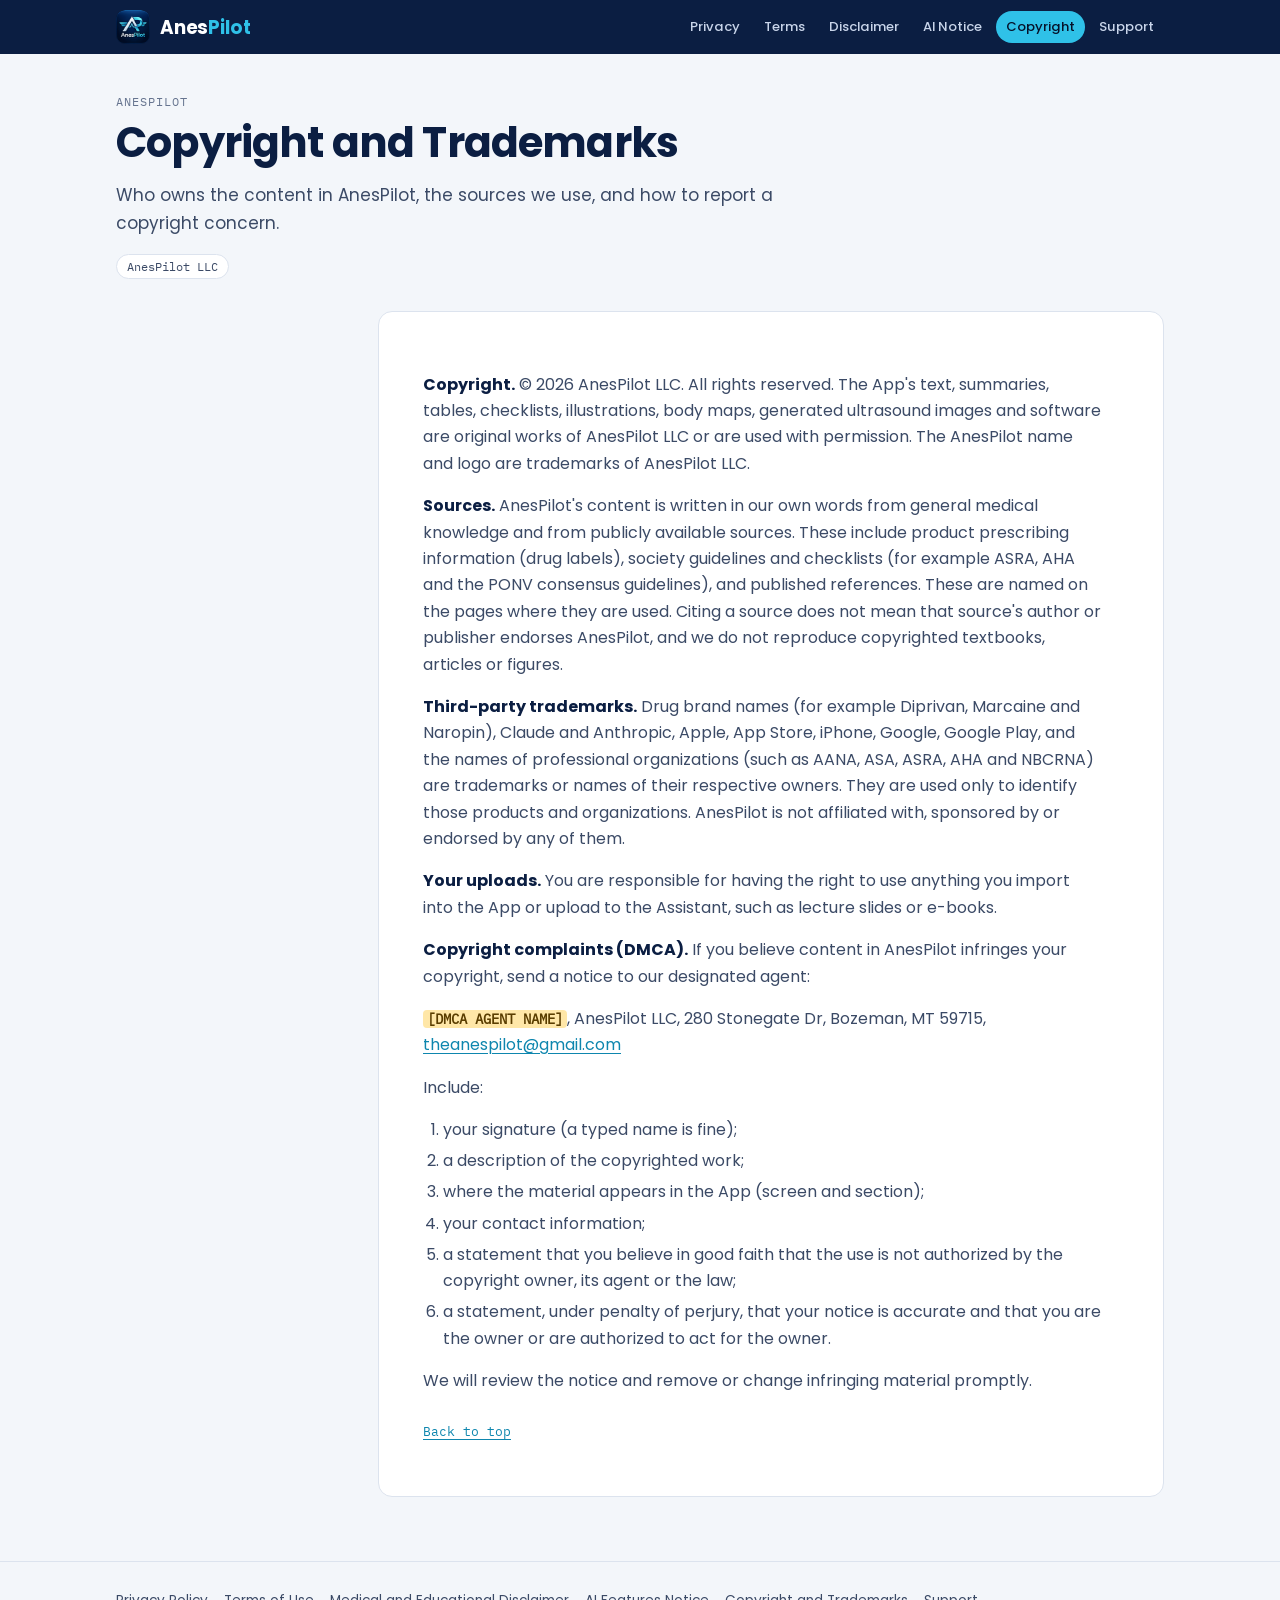
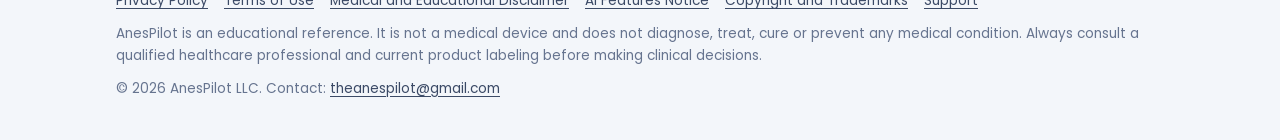
==== copyright/index.html @ 1dc9bffc "Add files via upload" ====
<!doctype html>
<html lang="en"><head><meta charset="utf-8"><meta name="viewport" content="width=device-width, initial-scale=1, viewport-fit=cover"><meta name="claude:viewport-fit-sides" content="cover"><meta name="description" content="Who owns the content in AnesPilot, the sources we use, and how to report a copyright concern."><link rel="icon" href="../assets/logo-96.png"><title>Copyright and Trademarks | AnesPilot</title><link rel="stylesheet" href="../assets/style.css"></head><body id="top"><header class="top"><div class="wrap"><a class="brand" href="../"><img src="../assets/logo-96.png" alt="" width="34" height="34"><span>Anes<b>Pilot</b></span></a><nav class="nav" aria-label="Policies"><a href="../privacy/">Privacy</a><a href="../terms/">Terms</a><a href="../disclaimer/">Disclaimer</a><a href="../ai-notice/">AI Notice</a><a href="../copyright/" aria-current="page">Copyright</a><a href="../support/">Support</a></nav></div></header><main><section class="phead"><div class="wrap"><div class="eyebrow">AnesPilot</div><h1>Copyright and Trademarks</h1><p class="lead">Who owns the content in AnesPilot, the sources we use, and how to report a copyright concern.</p><div class="meta"><span class="chip">AnesPilot LLC</span></div></div></section><div class="wrap layout"><div></div><article class="doc"><p><strong>Copyright.</strong> © 2026 AnesPilot LLC. All rights reserved. The App's text, summaries, tables, checklists, illustrations, body maps, generated ultrasound images and software are original works of AnesPilot LLC or are used with permission. The AnesPilot name and logo are trademarks of AnesPilot LLC.</p>
<p><strong>Sources.</strong> AnesPilot's content is written in our own words from general medical knowledge and from publicly available sources. These include product prescribing information (drug labels), society guidelines and checklists (for example ASRA, AHA and the PONV consensus guidelines), and published references. These are named on the pages where they are used. Citing a source does not mean that source's author or publisher endorses AnesPilot, and we do not reproduce copyrighted textbooks, articles or figures.</p>
<p><strong>Third-party trademarks.</strong> Drug brand names (for example Diprivan, Marcaine and Naropin), Claude and Anthropic, Apple, App Store, iPhone, Google, Google Play, and the names of professional organizations (such as AANA, ASA, ASRA, AHA and NBCRNA) are trademarks or names of their respective owners. They are used only to identify those products and organizations. AnesPilot is not affiliated with, sponsored by or endorsed by any of them.</p>
<p><strong>Your uploads.</strong> You are responsible for having the right to use anything you import into the App or upload to the Assistant, such as lecture slides or e-books.</p>
<p><strong>Copyright complaints (DMCA).</strong> If you believe content in AnesPilot infringes your copyright, send a notice to our designated agent:</p>
<p><mark class="ph">[DMCA AGENT NAME]</mark>, AnesPilot LLC, 280 Stonegate Dr, Bozeman, MT 59715, <a href="mailto:theanespilot@gmail.com">theanespilot@gmail.com</a></p>
<p>Include:</p>
<ol>
<li>your signature (a typed name is fine);</li>
<li>a description of the copyrighted work;</li>
<li>where the material appears in the App (screen and section);</li>
<li>your contact information;</li>
<li>a statement that you believe in good faith that the use is not authorized by the copyright owner, its agent or the law;</li>
<li>a statement, under penalty of perjury, that your notice is accurate and that you are the owner or are authorized to act for the owner.</li>
</ol>
<p>We will review the notice and remove or change infringing material promptly.</p><p class="backtop"><a href="#top">Back to top</a></p></article></div></main><footer class="foot"><div class="wrap"><nav aria-label="Footer"><a href="../privacy/">Privacy Policy</a><a href="../terms/">Terms of Use</a><a href="../disclaimer/">Medical and Educational Disclaimer</a><a href="../ai-notice/">AI Features Notice</a><a href="../copyright/">Copyright and Trademarks</a><a href="../support/">Support</a></nav><p style="margin:0">AnesPilot is an educational reference. It is not a medical device and does not diagnose, treat, cure or prevent any medical condition. Always consult a qualified healthcare professional and current product labeling before making clinical decisions.</p><p style="margin:0">&copy; 2026 AnesPilot LLC. Contact: <a href="mailto:theanespilot@gmail.com">theanespilot@gmail.com</a></p></div></footer></body></html>
---- assets/style.css ----
@font-face{font-family:'Poppins';font-style:normal;font-weight:400;font-display:swap;src:url(fonts/poppins-400.woff) format('woff')}
@font-face{font-family:'Poppins';font-style:normal;font-weight:500;font-display:swap;src:url(fonts/poppins-500.woff) format('woff')}
@font-face{font-family:'Poppins';font-style:normal;font-weight:600 800;font-display:swap;src:url(fonts/poppins-700.woff) format('woff')}
@font-face{font-family:'IBM Plex Mono';font-style:normal;font-weight:400 500;font-display:swap;src:url(fonts/plexmono-400.woff) format('woff')}
/* Layout: one reading column (66ch) with a sticky contents rail on wide screens; home is a stacked set of bands.
   Palette and type follow the app: deep navy, the logo's cyan, Poppins; IBM Plex Mono for dates and labels. */
:root{
  --bg:#F3F6FA; --surface:#FFFFFF; --ink:#0B1E42; --ink-2:#3B4A66; --muted:#66748F; --line:#DCE3EE;
  --accent:#0E86AE; --accent-soft:#E2F4FA; --brand:#2FC1E8; --alert:#C8364D; --alert-soft:#FBE9EC; --mark:#FFE7A8; --mark-ink:#5A3D00;
  --f-display:'Poppins', ui-sans-serif, system-ui, -apple-system, 'Segoe UI', sans-serif;
  --f-body:'Poppins', ui-sans-serif, system-ui, -apple-system, 'Segoe UI', sans-serif;
  --f-mono:'IBM Plex Mono', ui-monospace, 'SF Mono', Menlo, monospace;
  --r:14px; --bezel:#0B1E42; color-scheme:light;
}
@media (prefers-color-scheme: dark){ :root:not([data-theme="light"]){
  --bg:#08111F; --surface:#0F1C31; --ink:#E8EEF8; --ink-2:#C2CEE2; --muted:#8E9DB8; --line:#22324D;
  --accent:#5FD0F0; --accent-soft:#0F2A3A; --brand:#2FC1E8; --alert:#F07186; --alert-soft:#3A1520; --mark:#5A4410; --mark-ink:#FFE7A8; --bezel:#1E2C45; color-scheme:dark } }
:root[data-theme="dark"]{
  --bg:#08111F; --surface:#0F1C31; --ink:#E8EEF8; --ink-2:#C2CEE2; --muted:#8E9DB8; --line:#22324D;
  --accent:#5FD0F0; --accent-soft:#0F2A3A; --brand:#2FC1E8; --alert:#F07186; --alert-soft:#3A1520; --mark:#5A4410; --mark-ink:#FFE7A8; --bezel:#1E2C45; color-scheme:dark }
*{box-sizing:border-box}
html{-webkit-text-size-adjust:100%}
body{margin:0;background:var(--bg);color:var(--ink);font:400 16px/1.65 var(--f-body);-webkit-font-smoothing:antialiased}
a{color:var(--accent);text-underline-offset:3px}
a:focus-visible,summary:focus-visible{outline:3px solid var(--brand);outline-offset:2px;border-radius:6px}
img{max-width:100%;height:auto}
.wrap{max-width:1080px;margin:0 auto;padding-left:max(16px, env(safe-area-inset-left, 0px));padding-right:max(16px, env(safe-area-inset-right, 0px))}
mark.ph{background:var(--mark);color:var(--mark-ink);padding:0 4px;border-radius:4px;font:600 .85em var(--f-mono)}
/* header */
.top{position:sticky;top:env(safe-area-inset-top, 0px);z-index:5;background:var(--ink);color:#fff}
:root[data-theme="dark"] .top{background:#050C18}
@media (prefers-color-scheme: dark){ :root:not([data-theme="light"]) .top{background:#050C18} }
.top .wrap{display:flex;align-items:center;gap:16px;padding-block:10px;flex-wrap:wrap}
.brand{display:flex;align-items:center;gap:10px;color:#fff;text-decoration:none;font:700 1.15rem var(--f-display);letter-spacing:-.01em}
.brand img{width:34px;height:34px;border-radius:9px}
.brand b{color:var(--brand);font-weight:700}
.nav{display:flex;gap:4px;flex-wrap:wrap;margin-left:auto}
.nav a{color:#C9D5EA;text-decoration:none;font:500 .82rem var(--f-display);padding:6px 10px;border-radius:999px}
.nav a:hover{color:#fff;background:rgba(255,255,255,.08)}
.nav a[aria-current="page"]{color:#06122A;background:var(--brand)}
/* policy pages */
.phead{padding-block:40px 8px}
.eyebrow{font:500 .74rem var(--f-mono);letter-spacing:.08em;text-transform:uppercase;color:var(--muted)}
h1{font:700 clamp(1.8rem, 4vw, 2.6rem)/1.15 var(--f-display);letter-spacing:-.02em;margin:.25em 0 .35em;text-wrap:balance}
.lead{font-size:1.06rem;color:var(--ink-2);max-width:62ch;margin:0}
.meta{display:flex;gap:8px;flex-wrap:wrap;margin-top:16px}
.chip{font:500 .74rem var(--f-mono);border:1px solid var(--line);background:var(--surface);color:var(--ink-2);border-radius:999px;padding:4px 10px}
.layout{display:grid;grid-template-columns:minmax(0,1fr);gap:32px;padding-block:24px 64px}
@media (min-width:920px){ .layout{grid-template-columns:230px minmax(0,1fr)} }
.toc{font-size:.85rem}
@media (min-width:920px){ .toc{position:sticky;top:84px;align-self:start;max-height:calc(100vh - 110px);overflow:auto} }
.toc details{background:var(--surface);border:1px solid var(--line);border-radius:var(--r);padding:12px 14px}
.toc summary{cursor:pointer;font:600 .8rem var(--f-display);color:var(--ink)}
.toc ol{list-style:none;margin:10px 0 0;padding:0;display:grid;gap:6px}
.toc a{color:var(--ink-2);text-decoration:none}
.toc a:hover{color:var(--accent);text-decoration:underline}
.doc{background:var(--surface);border:1px solid var(--line);border-radius:var(--r);padding:clamp(20px, 4vw, 44px);min-width:0}
.doc > *{max-width:68ch}
.doc h2{font:600 1.18rem/1.3 var(--f-display);margin:1.9em 0 .5em;scroll-margin-top:90px;text-wrap:balance}
.doc h2:first-child{margin-top:0}
.doc h3{font:600 1rem var(--f-display);margin:1.4em 0 .4em}
.doc p,.doc li{color:var(--ink-2)}
.doc strong{color:var(--ink)}
.doc ul,.doc ol{padding-left:1.25em}
.doc li{margin:.3em 0}
.doc blockquote{margin:1em 0;padding:12px 16px;border-left:3px solid var(--brand);background:var(--accent-soft);border-radius:0 10px 10px 0}
.doc table{border-collapse:collapse;width:100%;font-size:.92rem}
.doc .tw{overflow-x:auto}
.doc th,.doc td{border:1px solid var(--line);padding:8px 10px;text-align:left;vertical-align:top}
.backtop{margin-top:28px;font:500 .8rem var(--f-mono)}
/* home */
.hero{padding-block:56px 32px}
.hero .wrap{display:grid;gap:36px;align-items:center}
@media (min-width:860px){ .hero .wrap{grid-template-columns:minmax(0,1.1fr) minmax(0,.9fr)} }
.hero h1{font-size:clamp(2.3rem, 6vw, 3.6rem);margin:.1em 0 .25em}
.hero h1 b{color:var(--accent)}
.hero .lead{font-size:1.12rem}
.pill{display:inline-flex;align-items:center;gap:8px;font:500 .78rem var(--f-mono);letter-spacing:.04em;text-transform:uppercase;color:var(--accent);background:var(--accent-soft);border-radius:999px;padding:6px 12px}
.actions{display:flex;gap:10px;flex-wrap:wrap;margin-top:24px}
.btn{display:inline-flex;align-items:center;gap:8px;font:600 .92rem var(--f-display);text-decoration:none;border-radius:12px;padding:12px 18px;border:1px solid var(--line);color:var(--ink);background:var(--surface)}
.btn.primary{background:var(--ink);color:#fff;border-color:var(--ink)}
:root[data-theme="dark"] .btn.primary{background:var(--brand);color:#06122A;border-color:var(--brand)}
@media (prefers-color-scheme: dark){ :root:not([data-theme="light"]) .btn.primary{background:var(--brand);color:#06122A;border-color:var(--brand)} }
.logoart{justify-self:center;width:min(300px, 70vw);aspect-ratio:1;max-width:100%;border-radius:28%;box-shadow:0 30px 60px -28px rgba(11,30,66,.55)}
.trace{display:block;width:100%;height:56px;color:var(--brand)}
.band{padding-block:48px}
.band h2{font:700 clamp(1.4rem, 3vw, 1.9rem)/1.2 var(--f-display);letter-spacing:-.01em;margin:0 0 8px;text-wrap:balance}
.band .sub{color:var(--ink-2);margin:0 0 28px;max-width:60ch}
.features{display:grid;gap:14px;grid-template-columns:repeat(auto-fill, minmax(min(100%, 300px), 1fr))}
.feat{background:var(--surface);border:1px solid var(--line);border-radius:var(--r);padding:18px 20px}
.feat h3{font:600 1rem var(--f-display);margin:0 0 6px;display:flex;align-items:center;gap:10px}
.feat h3 .dot{width:10px;height:10px;border-radius:3px;background:var(--brand);flex:none}
.feat.crit h3 .dot{background:var(--alert)}
.feat p{margin:0;color:var(--ink-2);font-size:.94rem}
.shots{display:grid;gap:22px;grid-template-columns:repeat(auto-fit, minmax(min(100%, 230px), 1fr))}
.shot{margin:0}
.shot img{display:block;width:100%;border-radius:26px;border:6px solid var(--bezel);background:var(--bezel);box-shadow:0 24px 50px -30px rgba(11,30,66,.6)}
.shot figcaption{margin-top:12px;font-size:.9rem;color:var(--ink-2)}
.shot figcaption b{display:block;color:var(--ink);font-family:var(--f-display)}
.promise{background:var(--ink);color:#fff;border-radius:22px;padding:clamp(22px, 4vw, 40px);display:grid;gap:18px}
:root[data-theme="dark"] .promise{background:var(--surface);border:1px solid var(--line)}
@media (prefers-color-scheme: dark){ :root:not([data-theme="light"]) .promise{background:var(--surface);border:1px solid var(--line)} }
.promise h2{color:#fff;margin:0}
:root[data-theme="dark"] .promise h2{color:var(--ink)}
@media (prefers-color-scheme: dark){ :root:not([data-theme="light"]) .promise h2{color:var(--ink)} }
.promise ul{list-style:none;margin:0;padding:0;display:grid;gap:10px;grid-template-columns:repeat(auto-fit, minmax(min(100%, 220px), 1fr))}
.promise li{display:flex;gap:10px;color:#D4DEEE}
:root[data-theme="dark"] .promise li{color:var(--ink-2)}
@media (prefers-color-scheme: dark){ :root:not([data-theme="light"]) .promise li{color:var(--ink-2)} }
.promise li::before{content:"";flex:none;width:18px;height:18px;margin-top:3px;border-radius:50%;background:var(--brand) url("data:image/svg+xml,%3Csvg xmlns='http://www.w3.org/2000/svg' viewBox='0 0 24 24' fill='none' stroke='%2306122A' stroke-width='3.2' stroke-linecap='round' stroke-linejoin='round'%3E%3Cpath d='M6 12.5l4 4 8-9'/%3E%3C/svg%3E") center/12px no-repeat}
.promise a{color:var(--brand)}
.caution{border:1px solid var(--line);background:var(--surface);border-radius:var(--r);padding:18px 20px;display:grid;gap:6px}
.caution b{font-family:var(--f-display)}
.docs{display:grid;gap:10px;grid-template-columns:repeat(auto-fill, minmax(min(100%, 240px), 1fr))}
.docs a{display:block;background:var(--surface);border:1px solid var(--line);border-radius:12px;padding:14px 16px;text-decoration:none;color:var(--ink)}
.docs a span{display:block;font:600 .95rem var(--f-display)}
.docs a small{color:var(--muted);font-size:.84rem}
.docs a:hover{border-color:var(--accent)}
/* footer */
.foot{border-top:1px solid var(--line);padding-block:28px 40px;color:var(--muted);font-size:.85rem}
.foot .wrap{display:grid;gap:10px}
.foot nav{display:flex;flex-wrap:wrap;gap:6px 16px}
.foot a{color:var(--ink-2)}
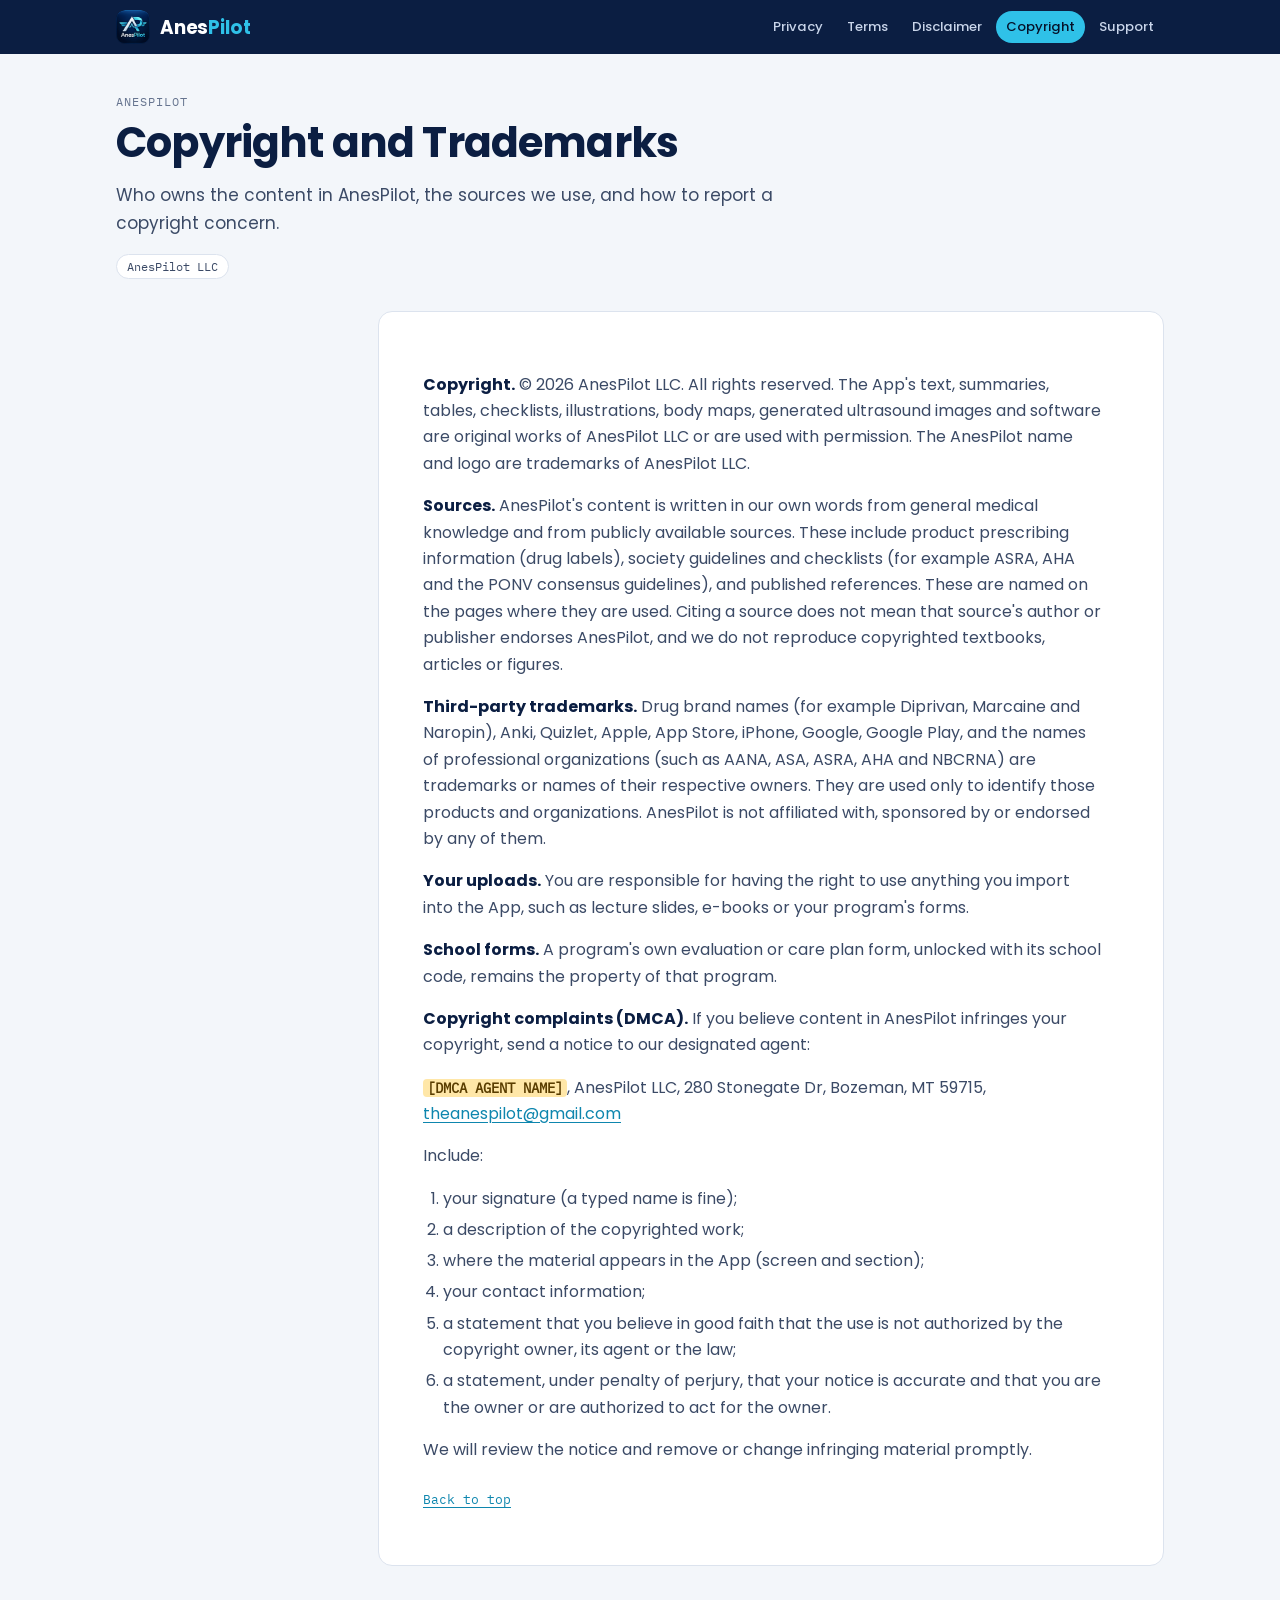
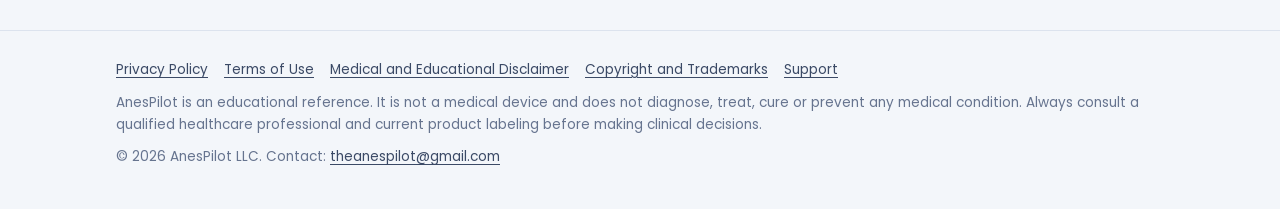
==== commit 2a650b12: "Add files via upload" ====
--- a/copyright/index.html
+++ b/copyright/index.html
@@ -1,8 +1,132 @@
 <!doctype html>
-<html lang="en"><head><meta charset="utf-8"><meta name="viewport" content="width=device-width, initial-scale=1, viewport-fit=cover"><meta name="claude:viewport-fit-sides" content="cover"><meta name="description" content="Who owns the content in AnesPilot, the sources we use, and how to report a copyright concern."><link rel="icon" href="../assets/logo-96.png"><title>Copyright and Trademarks | AnesPilot</title><link rel="stylesheet" href="../assets/style.css"></head><body id="top"><header class="top"><div class="wrap"><a class="brand" href="../"><img src="../assets/logo-96.png" alt="" width="34" height="34"><span>Anes<b>Pilot</b></span></a><nav class="nav" aria-label="Policies"><a href="../privacy/">Privacy</a><a href="../terms/">Terms</a><a href="../disclaimer/">Disclaimer</a><a href="../ai-notice/">AI Notice</a><a href="../copyright/" aria-current="page">Copyright</a><a href="../support/">Support</a></nav></div></header><main><section class="phead"><div class="wrap"><div class="eyebrow">AnesPilot</div><h1>Copyright and Trademarks</h1><p class="lead">Who owns the content in AnesPilot, the sources we use, and how to report a copyright concern.</p><div class="meta"><span class="chip">AnesPilot LLC</span></div></div></section><div class="wrap layout"><div></div><article class="doc"><p><strong>Copyright.</strong> © 2026 AnesPilot LLC. All rights reserved. The App's text, summaries, tables, checklists, illustrations, body maps, generated ultrasound images and software are original works of AnesPilot LLC or are used with permission. The AnesPilot name and logo are trademarks of AnesPilot LLC.</p>
+<html lang="en"><head><meta charset="utf-8"><meta name="viewport" content="width=device-width, initial-scale=1, viewport-fit=cover"><meta name="description" content="Who owns the content in AnesPilot, the sources we use, and how to report a copyright concern."><link rel="icon" href="/assets/logo-96.png"><title>Copyright and Trademarks | AnesPilot</title><style>@font-face{font-family:'Poppins';font-style:normal;font-weight:400;font-display:swap;src:url([data-uri]) format('woff')}
+@font-face{font-family:'Poppins';font-style:normal;font-weight:500;font-display:swap;src:url([data-uri]) format('woff')}
+@font-face{font-family:'Poppins';font-style:normal;font-weight:600 800;font-display:swap;src:url([data-uri]) format('woff')}
+@font-face{font-family:'IBM Plex Mono';font-style:normal;font-weight:400 500;font-display:swap;src:url([data-uri]) format('woff')}
+/* Layout: one reading column (66ch) with a sticky contents rail on wide screens; home is a stacked set of bands.
+   Palette and type follow the app: deep navy, the logo's cyan, Poppins; IBM Plex Mono for dates and labels. */
+:root{
+  --bg:#F3F6FA; --surface:#FFFFFF; --ink:#0B1E42; --ink-2:#3B4A66; --muted:#66748F; --line:#DCE3EE;
+  --accent:#0E86AE; --accent-soft:#E2F4FA; --brand:#2FC1E8; --alert:#C8364D; --alert-soft:#FBE9EC; --mark:#FFE7A8; --mark-ink:#5A3D00;
+  --f-display:'Poppins', ui-sans-serif, system-ui, -apple-system, 'Segoe UI', sans-serif;
+  --f-body:'Poppins', ui-sans-serif, system-ui, -apple-system, 'Segoe UI', sans-serif;
+  --f-mono:'IBM Plex Mono', ui-monospace, 'SF Mono', Menlo, monospace;
+  --r:14px; --bezel:#0B1E42; color-scheme:light;
+}
+@media (prefers-color-scheme: dark){ :root:not([data-theme="light"]){
+  --bg:#08111F; --surface:#0F1C31; --ink:#E8EEF8; --ink-2:#C2CEE2; --muted:#8E9DB8; --line:#22324D;
+  --accent:#5FD0F0; --accent-soft:#0F2A3A; --brand:#2FC1E8; --alert:#F07186; --alert-soft:#3A1520; --mark:#5A4410; --mark-ink:#FFE7A8; --bezel:#1E2C45; color-scheme:dark } }
+:root[data-theme="dark"]{
+  --bg:#08111F; --surface:#0F1C31; --ink:#E8EEF8; --ink-2:#C2CEE2; --muted:#8E9DB8; --line:#22324D;
+  --accent:#5FD0F0; --accent-soft:#0F2A3A; --brand:#2FC1E8; --alert:#F07186; --alert-soft:#3A1520; --mark:#5A4410; --mark-ink:#FFE7A8; --bezel:#1E2C45; color-scheme:dark }
+*{box-sizing:border-box}
+html{-webkit-text-size-adjust:100%}
+body{margin:0;background:var(--bg);color:var(--ink);font:400 16px/1.65 var(--f-body);-webkit-font-smoothing:antialiased}
+a{color:var(--accent);text-underline-offset:3px}
+a:focus-visible,summary:focus-visible{outline:3px solid var(--brand);outline-offset:2px;border-radius:6px}
+img{max-width:100%;height:auto}
+.wrap{max-width:1080px;margin:0 auto;padding-left:max(16px, env(safe-area-inset-left, 0px));padding-right:max(16px, env(safe-area-inset-right, 0px))}
+mark.ph{background:var(--mark);color:var(--mark-ink);padding:0 4px;border-radius:4px;font:600 .85em var(--f-mono)}
+/* header */
+.top{position:sticky;top:env(safe-area-inset-top, 0px);z-index:5;background:var(--ink);color:#fff}
+:root[data-theme="dark"] .top{background:#050C18}
+@media (prefers-color-scheme: dark){ :root:not([data-theme="light"]) .top{background:#050C18} }
+.top .wrap{display:flex;align-items:center;gap:16px;padding-block:10px;flex-wrap:wrap}
+.brand{display:flex;align-items:center;gap:10px;color:#fff;text-decoration:none;font:700 1.15rem var(--f-display);letter-spacing:-.01em}
+.brand img{width:34px;height:34px;border-radius:9px}
+.brand b{color:var(--brand);font-weight:700}
+.nav{display:flex;gap:4px;flex-wrap:wrap;margin-left:auto}
+.nav a{color:#C9D5EA;text-decoration:none;font:500 .82rem var(--f-display);padding:6px 10px;border-radius:999px}
+.nav a:hover{color:#fff;background:rgba(255,255,255,.08)}
+.nav a[aria-current="page"]{color:#06122A;background:var(--brand)}
+/* policy pages */
+.phead{padding-block:40px 8px}
+.eyebrow{font:500 .74rem var(--f-mono);letter-spacing:.08em;text-transform:uppercase;color:var(--muted)}
+h1{font:700 clamp(1.8rem, 4vw, 2.6rem)/1.15 var(--f-display);letter-spacing:-.02em;margin:.25em 0 .35em;text-wrap:balance}
+.lead{font-size:1.06rem;color:var(--ink-2);max-width:62ch;margin:0}
+.meta{display:flex;gap:8px;flex-wrap:wrap;margin-top:16px}
+.chip{font:500 .74rem var(--f-mono);border:1px solid var(--line);background:var(--surface);color:var(--ink-2);border-radius:999px;padding:4px 10px}
+.layout{display:grid;grid-template-columns:minmax(0,1fr);gap:32px;padding-block:24px 64px}
+@media (min-width:920px){ .layout{grid-template-columns:230px minmax(0,1fr)} }
+.toc{font-size:.85rem}
+@media (min-width:920px){ .toc{position:sticky;top:84px;align-self:start;max-height:calc(100vh - 110px);overflow:auto} }
+.toc details{background:var(--surface);border:1px solid var(--line);border-radius:var(--r);padding:12px 14px}
+.toc summary{cursor:pointer;font:600 .8rem var(--f-display);color:var(--ink)}
+.toc ol{list-style:none;margin:10px 0 0;padding:0;display:grid;gap:6px}
+.toc a{color:var(--ink-2);text-decoration:none}
+.toc a:hover{color:var(--accent);text-decoration:underline}
+.doc{background:var(--surface);border:1px solid var(--line);border-radius:var(--r);padding:clamp(20px, 4vw, 44px);min-width:0}
+.doc > *{max-width:68ch}
+.doc h2{font:600 1.18rem/1.3 var(--f-display);margin:1.9em 0 .5em;scroll-margin-top:90px;text-wrap:balance}
+.doc h2:first-child{margin-top:0}
+.doc h3{font:600 1rem var(--f-display);margin:1.4em 0 .4em}
+.doc p,.doc li{color:var(--ink-2)}
+.doc strong{color:var(--ink)}
+.doc ul,.doc ol{padding-left:1.25em}
+.doc li{margin:.3em 0}
+.doc blockquote{margin:1em 0;padding:12px 16px;border-left:3px solid var(--brand);background:var(--accent-soft);border-radius:0 10px 10px 0}
+.doc table{border-collapse:collapse;width:100%;font-size:.92rem}
+.doc .tw{overflow-x:auto}
+.doc th,.doc td{border:1px solid var(--line);padding:8px 10px;text-align:left;vertical-align:top}
+.backtop{margin-top:28px;font:500 .8rem var(--f-mono)}
+/* home */
+.hero{padding-block:56px 32px}
+.hero .wrap{display:grid;gap:36px;align-items:center}
+@media (min-width:860px){ .hero .wrap{grid-template-columns:minmax(0,1.1fr) minmax(0,.9fr)} }
+.hero h1{font-size:clamp(2.3rem, 6vw, 3.6rem);margin:.1em 0 .25em}
+.hero h1 b{color:var(--accent)}
+.hero .lead{font-size:1.12rem}
+.pill{display:inline-flex;align-items:center;gap:8px;font:500 .78rem var(--f-mono);letter-spacing:.04em;text-transform:uppercase;color:var(--accent);background:var(--accent-soft);border-radius:999px;padding:6px 12px}
+.actions{display:flex;gap:10px;flex-wrap:wrap;margin-top:24px}
+.btn{display:inline-flex;align-items:center;gap:8px;font:600 .92rem var(--f-display);text-decoration:none;border-radius:12px;padding:12px 18px;border:1px solid var(--line);color:var(--ink);background:var(--surface)}
+.btn.primary{background:var(--ink);color:#fff;border-color:var(--ink)}
+:root[data-theme="dark"] .btn.primary{background:var(--brand);color:#06122A;border-color:var(--brand)}
+@media (prefers-color-scheme: dark){ :root:not([data-theme="light"]) .btn.primary{background:var(--brand);color:#06122A;border-color:var(--brand)} }
+.logoart{justify-self:center;width:min(300px, 70vw);aspect-ratio:1;max-width:100%;border-radius:28%;box-shadow:0 30px 60px -28px rgba(11,30,66,.55)}
+.trace{display:block;width:100%;height:56px;color:var(--brand)}
+.band{padding-block:48px}
+.band h2{font:700 clamp(1.4rem, 3vw, 1.9rem)/1.2 var(--f-display);letter-spacing:-.01em;margin:0 0 8px;text-wrap:balance}
+.band .sub{color:var(--ink-2);margin:0 0 28px;max-width:60ch}
+.features{display:grid;gap:14px;grid-template-columns:repeat(auto-fill, minmax(min(100%, 300px), 1fr))}
+.feat{background:var(--surface);border:1px solid var(--line);border-radius:var(--r);padding:18px 20px}
+.feat h3{font:600 1rem var(--f-display);margin:0 0 6px;display:flex;align-items:center;gap:10px}
+.feat h3 .dot{width:10px;height:10px;border-radius:3px;background:var(--brand);flex:none}
+.feat.crit h3 .dot{background:var(--alert)}
+.feat p{margin:0;color:var(--ink-2);font-size:.94rem}
+.shots{display:grid;gap:22px;grid-template-columns:repeat(auto-fit, minmax(min(100%, 230px), 1fr))}
+.shot{margin:0}
+.shot img{display:block;width:100%;border-radius:26px;border:6px solid var(--bezel);background:var(--bezel);box-shadow:0 24px 50px -30px rgba(11,30,66,.6)}
+.shot figcaption{margin-top:12px;font-size:.9rem;color:var(--ink-2)}
+.shot figcaption b{display:block;color:var(--ink);font-family:var(--f-display)}
+.promise{background:var(--ink);color:#fff;border-radius:22px;padding:clamp(22px, 4vw, 40px);display:grid;gap:18px}
+:root[data-theme="dark"] .promise{background:var(--surface);border:1px solid var(--line)}
+@media (prefers-color-scheme: dark){ :root:not([data-theme="light"]) .promise{background:var(--surface);border:1px solid var(--line)} }
+.promise h2{color:#fff;margin:0}
+:root[data-theme="dark"] .promise h2{color:var(--ink)}
+@media (prefers-color-scheme: dark){ :root:not([data-theme="light"]) .promise h2{color:var(--ink)} }
+.promise ul{list-style:none;margin:0;padding:0;display:grid;gap:10px;grid-template-columns:repeat(auto-fit, minmax(min(100%, 220px), 1fr))}
+.promise li{display:flex;gap:10px;color:#D4DEEE}
+:root[data-theme="dark"] .promise li{color:var(--ink-2)}
+@media (prefers-color-scheme: dark){ :root:not([data-theme="light"]) .promise li{color:var(--ink-2)} }
+.promise li::before{content:"";flex:none;width:18px;height:18px;margin-top:3px;border-radius:50%;background:var(--brand) url("data:image/svg+xml,%3Csvg xmlns='http://www.w3.org/2000/svg' viewBox='0 0 24 24' fill='none' stroke='%2306122A' stroke-width='3.2' stroke-linecap='round' stroke-linejoin='round'%3E%3Cpath d='M6 12.5l4 4 8-9'/%3E%3C/svg%3E") center/12px no-repeat}
+.promise a{color:var(--brand)}
+.caution{border:1px solid var(--line);background:var(--surface);border-radius:var(--r);padding:18px 20px;display:grid;gap:6px}
+.caution b{font-family:var(--f-display)}
+.docs{display:grid;gap:10px;grid-template-columns:repeat(auto-fill, minmax(min(100%, 240px), 1fr))}
+.docs a{display:block;background:var(--surface);border:1px solid var(--line);border-radius:12px;padding:14px 16px;text-decoration:none;color:var(--ink)}
+.docs a span{display:block;font:600 .95rem var(--f-display)}
+.docs a small{color:var(--muted);font-size:.84rem}
+.docs a:hover{border-color:var(--accent)}
+/* footer */
+.foot{border-top:1px solid var(--line);padding-block:28px 40px;color:var(--muted);font-size:.85rem}
+.foot .wrap{display:grid;gap:10px}
+.foot nav{display:flex;flex-wrap:wrap;gap:6px 16px}
+.foot a{color:var(--ink-2)}
+</style></head><body id="top"><header class="top"><div class="wrap"><a class="brand" href="/"><img src="/assets/logo-96.png" alt="" width="34" height="34"><span>Anes<b>Pilot</b></span></a><nav class="nav" aria-label="Policies"><a href="/privacy/">Privacy</a><a href="/terms/">Terms</a><a href="/disclaimer/">Disclaimer</a><a href="/copyright/" aria-current="page">Copyright</a><a href="/support/">Support</a></nav></div></header><main><section class="phead"><div class="wrap"><div class="eyebrow">AnesPilot</div><h1>Copyright and Trademarks</h1><p class="lead">Who owns the content in AnesPilot, the sources we use, and how to report a copyright concern.</p><div class="meta"><span class="chip">AnesPilot LLC</span></div></div></section><div class="wrap layout"><div></div><article class="doc"><p><strong>Copyright.</strong> © 2026 AnesPilot LLC. All rights reserved. The App's text, summaries, tables, checklists, illustrations, body maps, generated ultrasound images and software are original works of AnesPilot LLC or are used with permission. The AnesPilot name and logo are trademarks of AnesPilot LLC.</p>
 <p><strong>Sources.</strong> AnesPilot's content is written in our own words from general medical knowledge and from publicly available sources. These include product prescribing information (drug labels), society guidelines and checklists (for example ASRA, AHA and the PONV consensus guidelines), and published references. These are named on the pages where they are used. Citing a source does not mean that source's author or publisher endorses AnesPilot, and we do not reproduce copyrighted textbooks, articles or figures.</p>
-<p><strong>Third-party trademarks.</strong> Drug brand names (for example Diprivan, Marcaine and Naropin), Claude and Anthropic, Apple, App Store, iPhone, Google, Google Play, and the names of professional organizations (such as AANA, ASA, ASRA, AHA and NBCRNA) are trademarks or names of their respective owners. They are used only to identify those products and organizations. AnesPilot is not affiliated with, sponsored by or endorsed by any of them.</p>
-<p><strong>Your uploads.</strong> You are responsible for having the right to use anything you import into the App or upload to the Assistant, such as lecture slides or e-books.</p>
+<p><strong>Third-party trademarks.</strong> Drug brand names (for example Diprivan, Marcaine and Naropin), Anki, Quizlet, Apple, App Store, iPhone, Google, Google Play, and the names of professional organizations (such as AANA, ASA, ASRA, AHA and NBCRNA) are trademarks or names of their respective owners. They are used only to identify those products and organizations. AnesPilot is not affiliated with, sponsored by or endorsed by any of them.</p>
+<p><strong>Your uploads.</strong> You are responsible for having the right to use anything you import into the App, such as lecture slides, e-books or your program's forms.</p>
+<p><strong>School forms.</strong> A program's own evaluation or care plan form, unlocked with its school code, remains the property of that program.</p>
 <p><strong>Copyright complaints (DMCA).</strong> If you believe content in AnesPilot infringes your copyright, send a notice to our designated agent:</p>
 <p><mark class="ph">[DMCA AGENT NAME]</mark>, AnesPilot LLC, 280 Stonegate Dr, Bozeman, MT 59715, <a href="mailto:theanespilot@gmail.com">theanespilot@gmail.com</a></p>
 <p>Include:</p>
@@ -14,4 +138,4 @@
 <li>a statement that you believe in good faith that the use is not authorized by the copyright owner, its agent or the law;</li>
 <li>a statement, under penalty of perjury, that your notice is accurate and that you are the owner or are authorized to act for the owner.</li>
 </ol>
-<p>We will review the notice and remove or change infringing material promptly.</p><p class="backtop"><a href="#top">Back to top</a></p></article></div></main><footer class="foot"><div class="wrap"><nav aria-label="Footer"><a href="../privacy/">Privacy Policy</a><a href="../terms/">Terms of Use</a><a href="../disclaimer/">Medical and Educational Disclaimer</a><a href="../ai-notice/">AI Features Notice</a><a href="../copyright/">Copyright and Trademarks</a><a href="../support/">Support</a></nav><p style="margin:0">AnesPilot is an educational reference. It is not a medical device and does not diagnose, treat, cure or prevent any medical condition. Always consult a qualified healthcare professional and current product labeling before making clinical decisions.</p><p style="margin:0">&copy; 2026 AnesPilot LLC. Contact: <a href="mailto:theanespilot@gmail.com">theanespilot@gmail.com</a></p></div></footer></body></html>
+<p>We will review the notice and remove or change infringing material promptly.</p><p class="backtop"><a href="#top">Back to top</a></p></article></div></main><footer class="foot"><div class="wrap"><nav aria-label="Footer"><a href="/privacy/">Privacy Policy</a><a href="/terms/">Terms of Use</a><a href="/disclaimer/">Medical and Educational Disclaimer</a><a href="/copyright/">Copyright and Trademarks</a><a href="/support/">Support</a></nav><p style="margin:0">AnesPilot is an educational reference. It is not a medical device and does not diagnose, treat, cure or prevent any medical condition. Always consult a qualified healthcare professional and current product labeling before making clinical decisions.</p><p style="margin:0">&copy; 2026 AnesPilot LLC. Contact: <a href="mailto:theanespilot@gmail.com">theanespilot@gmail.com</a></p></div></footer></body></html>
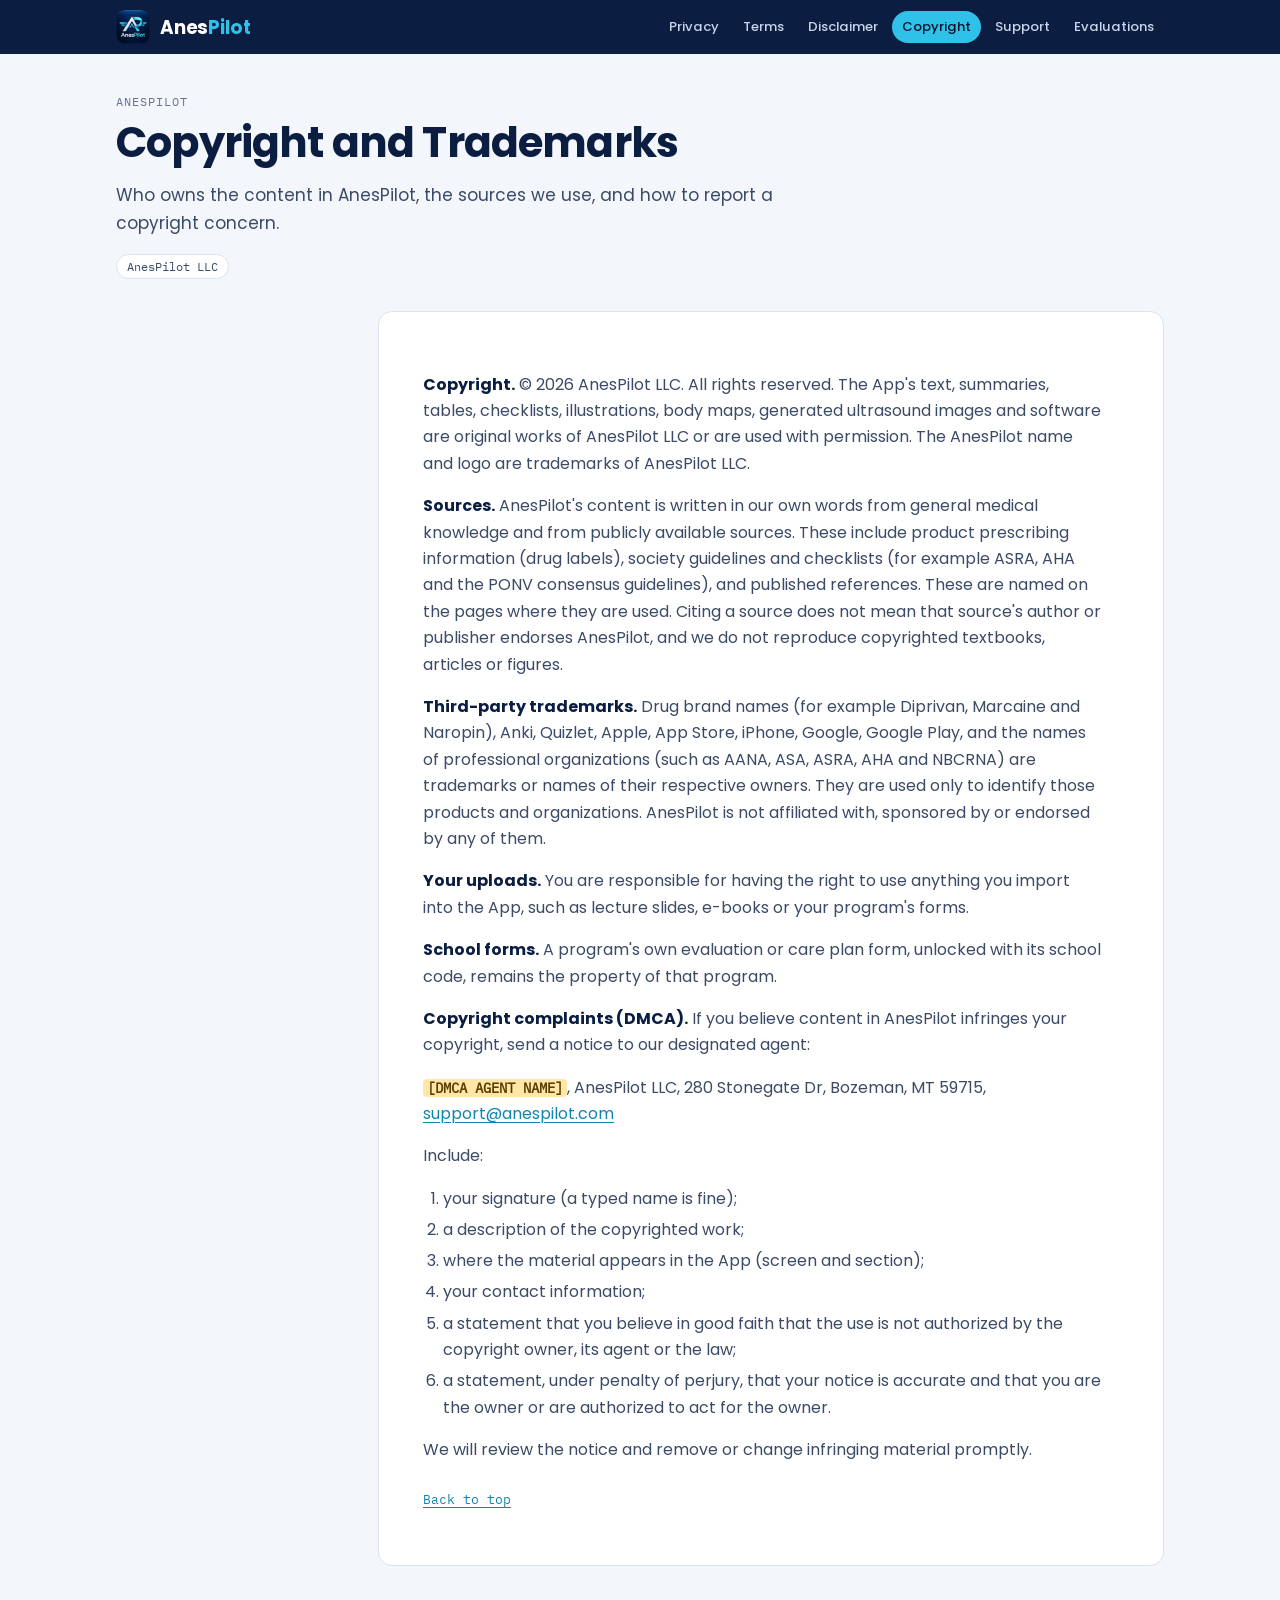
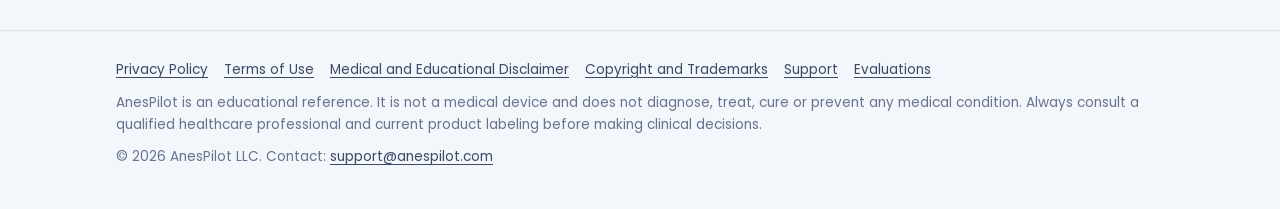
==== commit df7438ff: "Add files via upload" ====
--- a/copyright/index.html
+++ b/copyright/index.html
@@ -122,13 +122,13 @@
 .foot .wrap{display:grid;gap:10px}
 .foot nav{display:flex;flex-wrap:wrap;gap:6px 16px}
 .foot a{color:var(--ink-2)}
-</style></head><body id="top"><header class="top"><div class="wrap"><a class="brand" href="/"><img src="/assets/logo-96.png" alt="" width="34" height="34"><span>Anes<b>Pilot</b></span></a><nav class="nav" aria-label="Policies"><a href="/privacy/">Privacy</a><a href="/terms/">Terms</a><a href="/disclaimer/">Disclaimer</a><a href="/copyright/" aria-current="page">Copyright</a><a href="/support/">Support</a></nav></div></header><main><section class="phead"><div class="wrap"><div class="eyebrow">AnesPilot</div><h1>Copyright and Trademarks</h1><p class="lead">Who owns the content in AnesPilot, the sources we use, and how to report a copyright concern.</p><div class="meta"><span class="chip">AnesPilot LLC</span></div></div></section><div class="wrap layout"><div></div><article class="doc"><p><strong>Copyright.</strong> © 2026 AnesPilot LLC. All rights reserved. The App's text, summaries, tables, checklists, illustrations, body maps, generated ultrasound images and software are original works of AnesPilot LLC or are used with permission. The AnesPilot name and logo are trademarks of AnesPilot LLC.</p>
+</style></head><body id="top"><header class="top"><div class="wrap"><a class="brand" href="/"><img src="/assets/logo-96.png" alt="" width="34" height="34"><span>Anes<b>Pilot</b></span></a><nav class="nav" aria-label="Policies"><a href="/privacy/">Privacy</a><a href="/terms/">Terms</a><a href="/disclaimer/">Disclaimer</a><a href="/copyright/" aria-current="page">Copyright</a><a href="/support/">Support</a><a href="/evaluations/">Evaluations</a></nav></div></header><main><section class="phead"><div class="wrap"><div class="eyebrow">AnesPilot</div><h1>Copyright and Trademarks</h1><p class="lead">Who owns the content in AnesPilot, the sources we use, and how to report a copyright concern.</p><div class="meta"><span class="chip">AnesPilot LLC</span></div></div></section><div class="wrap layout"><div></div><article class="doc"><p><strong>Copyright.</strong> © 2026 AnesPilot LLC. All rights reserved. The App's text, summaries, tables, checklists, illustrations, body maps, generated ultrasound images and software are original works of AnesPilot LLC or are used with permission. The AnesPilot name and logo are trademarks of AnesPilot LLC.</p>
 <p><strong>Sources.</strong> AnesPilot's content is written in our own words from general medical knowledge and from publicly available sources. These include product prescribing information (drug labels), society guidelines and checklists (for example ASRA, AHA and the PONV consensus guidelines), and published references. These are named on the pages where they are used. Citing a source does not mean that source's author or publisher endorses AnesPilot, and we do not reproduce copyrighted textbooks, articles or figures.</p>
 <p><strong>Third-party trademarks.</strong> Drug brand names (for example Diprivan, Marcaine and Naropin), Anki, Quizlet, Apple, App Store, iPhone, Google, Google Play, and the names of professional organizations (such as AANA, ASA, ASRA, AHA and NBCRNA) are trademarks or names of their respective owners. They are used only to identify those products and organizations. AnesPilot is not affiliated with, sponsored by or endorsed by any of them.</p>
 <p><strong>Your uploads.</strong> You are responsible for having the right to use anything you import into the App, such as lecture slides, e-books or your program's forms.</p>
 <p><strong>School forms.</strong> A program's own evaluation or care plan form, unlocked with its school code, remains the property of that program.</p>
 <p><strong>Copyright complaints (DMCA).</strong> If you believe content in AnesPilot infringes your copyright, send a notice to our designated agent:</p>
-<p><mark class="ph">[DMCA AGENT NAME]</mark>, AnesPilot LLC, 280 Stonegate Dr, Bozeman, MT 59715, <a href="mailto:theanespilot@gmail.com">theanespilot@gmail.com</a></p>
+<p><mark class="ph">[DMCA AGENT NAME]</mark>, AnesPilot LLC, 280 Stonegate Dr, Bozeman, MT 59715, <a href="mailto:support@anespilot.com">support@anespilot.com</a></p>
 <p>Include:</p>
 <ol>
 <li>your signature (a typed name is fine);</li>
@@ -138,4 +138,4 @@
 <li>a statement that you believe in good faith that the use is not authorized by the copyright owner, its agent or the law;</li>
 <li>a statement, under penalty of perjury, that your notice is accurate and that you are the owner or are authorized to act for the owner.</li>
 </ol>
-<p>We will review the notice and remove or change infringing material promptly.</p><p class="backtop"><a href="#top">Back to top</a></p></article></div></main><footer class="foot"><div class="wrap"><nav aria-label="Footer"><a href="/privacy/">Privacy Policy</a><a href="/terms/">Terms of Use</a><a href="/disclaimer/">Medical and Educational Disclaimer</a><a href="/copyright/">Copyright and Trademarks</a><a href="/support/">Support</a></nav><p style="margin:0">AnesPilot is an educational reference. It is not a medical device and does not diagnose, treat, cure or prevent any medical condition. Always consult a qualified healthcare professional and current product labeling before making clinical decisions.</p><p style="margin:0">&copy; 2026 AnesPilot LLC. Contact: <a href="mailto:theanespilot@gmail.com">theanespilot@gmail.com</a></p></div></footer></body></html>
+<p>We will review the notice and remove or change infringing material promptly.</p><p class="backtop"><a href="#top">Back to top</a></p></article></div></main><footer class="foot"><div class="wrap"><nav aria-label="Footer"><a href="/privacy/">Privacy Policy</a><a href="/terms/">Terms of Use</a><a href="/disclaimer/">Medical and Educational Disclaimer</a><a href="/copyright/">Copyright and Trademarks</a><a href="/support/">Support</a><a href="/evaluations/">Evaluations</a></nav><p style="margin:0">AnesPilot is an educational reference. It is not a medical device and does not diagnose, treat, cure or prevent any medical condition. Always consult a qualified healthcare professional and current product labeling before making clinical decisions.</p><p style="margin:0">&copy; 2026 AnesPilot LLC. Contact: <a href="mailto:support@anespilot.com">support@anespilot.com</a></p></div></footer></body></html>
